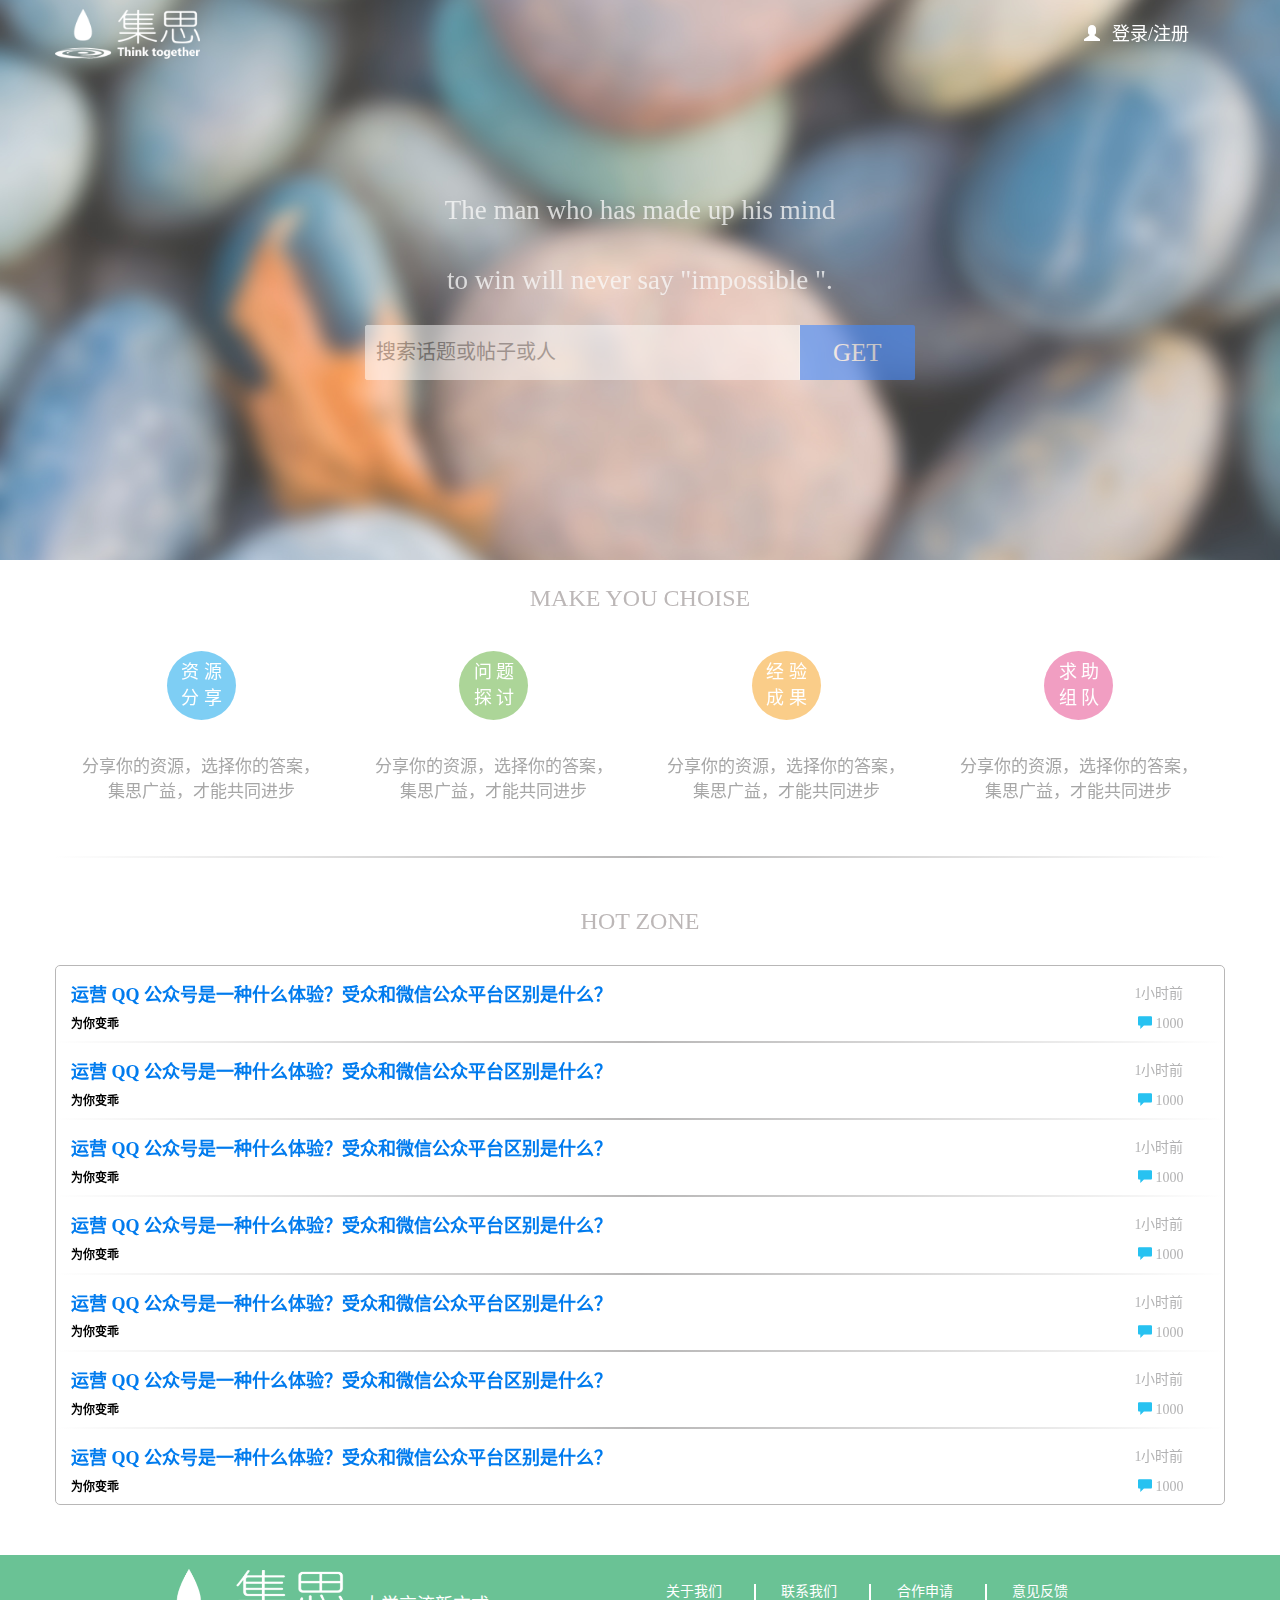
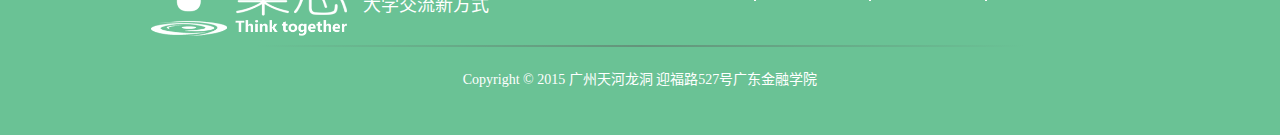
==== WebRoot/show/index.html @ 3605fd51 "temp" ====
<!DOCTYPE html>
<html lang="zh-CN">
<head>
 <meta charset="UTF-8">
 <meta http-equiv="X-UA-Compatible" content="IE=Edge">
 <meta name="renderer" content="webkit">
 <meta name="viewport" content="width=device-width, initial-scale=1">
 <link rel="shortcut icon" href="logo.ico">
 <link rel="stylesheet" href="bootstrap/css/bootstrap.min.css">
 <link rel="stylesheet" href="css/common.css">
 <link rel="stylesheet" href="css/module.css">
 <link rel="stylesheet" href="css/media.css">
 <title>index</title>
</head>
<body id="index">
	<nav class="navbar navbar-default navbar_absolute">
		<div class="container">
			<div class="navbar-header">
				<button type="button" class="navbar-toggle collapsed" data-toggle="collapse" data-target="#navbar-collapse-1" aria-expanded="false">
					<span class="sr-only">Toggle navigation</span>
					<span class="icon-bar"></span>
					<span class="icon-bar"></span>
					<span class="icon-bar"></span>
				</button>
				<a class="navbar-brand" href="index.html"></a>
			</div>
			<ul class="navbar-right-col">
				<li class="hide" id="logoned">
					<a href="http://www.gduf.org" class="nav-user-img-con">
						<img class="nav-user-img" id="headUserImg" src="" alt="">
					</a>
					<span class="nav-user-name" id="headUserName"></span>
					<div class="user-information-wrap" id="userInformation">
						<div class="userbar">
							<div class="userbarleft">
								<span>
									<h5><a href="http://www.gduf.org" id="userBarUserName"></a></h4>
									<p>
										<a class="age left" id="userAge" href="http://www.gduf.org"></a>
										<a class="post right" id="userPost" href="http://www.gduf.org"></a>
									</p>
								</span>
								<span class="school" id="UserSchool"></span>
								<span class="major" id="UserMajor"></span>
								<span class="interest" id="UserInterest"></span>
							</div>
							<div class="userbarright">
								<ul>
									<li><a href="http://www.gduf.org" id="myIndex">我的主页</a></li>
									<li><a href="http://www.gduf.org" id="personalVisit">个人设置</a></li>
									<li><a href="http://www.gduf.org" id="myMessage">我的消息</a></li>
									<li><a href="http://www.gduf.org" id="quit">退出登录</a></li>
								</ul>
							</div>
						</div>
					</div>
				</li>
				<li class="" id="logon">
					<span class="glyphicon glyphicon-user"></span>
					<span class="nav-login">登录/注册</span>
				</li>
				<li class="" id="searchcon">
					<span class="glyphicon glyphicon-search"></span>
					<span class="nav-login ">搜索</span>
					<div class="search-wrap">
						<div class="searchbar">
							<form action="">
								<input type="text" id="navSearchText" placeholder="搜索">
								<button class="searchBtn_hover glyphicon glyphicon-search" id="navSearchButton"></button>
							</form>
						</div>
					</div>					
				</li>
			</ul>
		</div>
	</nav>
	<div class="logon_bg"></div>
	<div class="logon_container">
		<div class="logon_wrap">
			<div class="logon_body">
				<span class="glyphicon glyphicon-remove" id="removeLogon"></span>
						<div class="logon_body_row1">					
							<ul class="logon_body_btn">
								<li id="logon_btn" class="left">登录</li>
								<li id="sign_btn" class="right">注册<span class="glyphicon glyphicon-arrow-right"></span></li>
							</ul>
							<div id="logon_main" class="logon_main">
								<input type="text" class="username" placeholder="用户名" />
								<span class="input_tips">用户名不存在！ 请注册</span>
								<input type="password" class="password" placeholder="密码" autocomplete="off"/>
								<span class="input_tips">密码错误！</span>
								<div>
									<label class="re_me left">
										<input type="checkbox" id="re_me">
										记住我
									</label>
									<a href="#" class="right">忘记密码</a>
								</div>
								<button id="logonsend">登 录</button>
							</div>
						</div>
						<div class="logon_body_row2">
							<ul class="logon_body_btn">
								<li id="logon_btn" class="left"><span class="glyphicon glyphicon-arrow-left"></span>登录</li>
								<li id="sign_btn" class="right">注册</li>
							</ul>
							<div id="sign_main" class="logon_main">
								<input type="text" class="username"  placeholder="用户名  (2-10个字符)" />
								<span class="input_tips">用户名已被注册！请更换</span>
								<span class="input_tips">用户名最少2个字符，不超过10个字符</span>
								<input type="text" class="email" placeholder="邮箱" />
								<span class="input_tips">邮箱已被注册，请更换</span>
								<span class="input_tips">邮箱格式不正确！</span>
								<input type="password" class="password" placeholder="密码  (6-20个字符)" autocomplete="off"/>
								<span class="input_tips">密码长度最少6位，不超过20位</span>
								<button id="signsend">注 册</button>
							</div>
						</div>
			</div>
		</div>
	</div>
	<div class="head"></div>
	<div class="head_search">
		<div class="text_mind">
			<span>
				The man who has made up his mind<br>
				to win will never say "impossible ".
			</span>
		</div>
		<form action="" class="search_form">
			<input class="search_text" id="s_text" type="text" placeholder="搜索话题或帖子或人">
			<button class="search_button" id="s_button" type="submit">GET</button>
		</form>
	</div>
	<section class="entrence">
		<h3 class="headline">make you choise</h3>
		<div class="container">
			<div class="row">
				<div class="col-xs-6 col-sm-6 col-md-5 col-md-offset-1 col-lg-3 col-lg-offset-0 rectangle">
					<a href="question.html"><button class="circle" style="background-color: #7ecef4">资&nbsp;源<br>分&nbsp;享</button></a>
					<span class="intro">分享你的资源，选择你的答案，<br>集思广益，才能共同进步</span>
				</div>
				<div class="col-xs-6 col-sm-6 col-md-5 col-lg-3 rectangle">
					<a href="question.html"><button class="circle" style="background-color: #acd598">问&nbsp;题<br>探&nbsp;讨</button></a>
					<span class="intro">分享你的资源，选择你的答案，<br>集思广益，才能共同进步</span>
				</div>
				<div class="col-xs-6 col-sm-6 col-md-5 col-md-offset-1 col-lg-3 col-lg-offset-0 rectangle">
					<a href="question.html"><button class="circle" style="background-color: #facd89">经&nbsp;验<br>成&nbsp;果</button></a>
					<span class="intro">分享你的资源，选择你的答案，<br>集思广益，才能共同进步</span>
				</div>
				<div class="col-xs-6 col-sm-6 col-md-5 col-lg-3 rectangle ">
					<a href="question.html"><button class="circle" style="background-color: #f19ec2">求&nbsp;助<br>组&nbsp;队</button></a>
					<span class="intro">分享你的资源，选择你的答案，<br>集思广益，才能共同进步</span>
				</div>
			</div>
			<div class="row">
				<div class="col-sm-12 col-md-12 col-lg-12 line"></div>
			</div>
		</div>
	</section>
	<section class="hotzone">
		<h3 class="headline">hot zone</h3>
		<div class="container">
			<div class="left">
				<a href="question.html">
					<h4>运营 QQ 公众号是一种什么体验？受众和微信公众平台区别是什么？</h4>
				</a>
				<h5><a href="http://www.gduf.org">为你变乖</a></h5>
			</div>
			<div class="right">
				<p>1小时前</p>
				<span class="glyphicon glyphicon-comment"></span>
				<a href="http://www.gduf.org">1000</a>
			</div>
			<div class="row">
				<div class="col-sm-12 col-md-12 col-lg-12 line"></div>
			</div>
			<div class="left">
				<a href="http://www.gduf.org">
					<h4>运营 QQ 公众号是一种什么体验？受众和微信公众平台区别是什么？</h4>
				</a>
				<h5><a href="http://www.gduf.org">为你变乖</a></h5>
			</div>
			<div class="right">
				<p>1小时前</p>
				<span class="glyphicon glyphicon-comment"></span>
				<a href="http://www.gduf.org">1000</a>
			</div>
			<div class="row">
				<div class="col-sm-12 col-md-12 col-lg-12 line"></div>
			</div>
			<div class="left">
				<a href="http://www.gduf.org">
					<h4>运营 QQ 公众号是一种什么体验？受众和微信公众平台区别是什么？</h4>
				</a>
				<h5><a href="http://www.gduf.org">为你变乖</a></h5>
			</div>
			<div class="right">
				<p>1小时前</p>
				<span class="glyphicon glyphicon-comment"></span>
				<a href="http://www.gduf.org">1000</a>
			</div>
			<div class="row">
				<div class="col-sm-12 col-md-12 col-lg-12 line"></div>
			</div>
			<div class="left">
				<a href="http://www.gduf.org">
					<h4>运营 QQ 公众号是一种什么体验？受众和微信公众平台区别是什么？</h4>
				</a>
				<h5><a href="http://www.gduf.org">为你变乖</a></h5>
			</div>
			<div class="right">
				<p>1小时前</p>
				<span class="glyphicon glyphicon-comment"></span>
				<a href="http://www.gduf.org">1000</a>
			</div>
			<div class="row">
				<div class="col-sm-12 col-md-12 col-lg-12 line"></div>
			</div>
			<div class="left">
				<a href="http://www.gduf.org">
					<h4>运营 QQ 公众号是一种什么体验？受众和微信公众平台区别是什么？</h4>
				</a>
				<h5><a href="http://www.gduf.org">为你变乖</a></h5>
			</div>
			<div class="right">
				<p>1小时前</p>
				<span class="glyphicon glyphicon-comment"></span>
				<a href="http://www.gduf.org">1000</a>
			</div>
			<div class="row">
				<div class="col-sm-12 col-md-12 col-lg-12 line"></div>
			</div>
			<div class="left">
				<a href="http://www.gduf.org">
					<h4>运营 QQ 公众号是一种什么体验？受众和微信公众平台区别是什么？</h4>
				</a>
				<h5><a href="http://www.gduf.org">为你变乖</a></h5>
			</div>
			<div class="right">
				<p>1小时前</p>
				<span class="glyphicon glyphicon-comment"></span>
				<a href="http://www.gduf.org">1000</a>
			</div>
			<div class="row">
				<div class="col-sm-12 col-md-12 col-lg-12 line"></div>
			</div>
			<div class="left">
				<a href="http://www.gduf.org">
					<h4>运营 QQ 公众号是一种什么体验？受众和微信公众平台区别是什么？</h4>
				</a>
				<h5><a href="http://www.gduf.org">为你变乖</a></h5>
			</div>
			<div class="right">
				<p>1小时前</p>
				<span class="glyphicon glyphicon-comment"></span>
				<a href="http://www.gduf.org">1000</a>
			</div>
		</div>
	</section>
	<footer>
	<div class="foot-left">
		<a href="http://www.gduf.org"><img src="img/logowhite.png" alt="" class="foot-logo"></a>
		<p>大学交流新方式</p>
	</div>
	<div class="foot-right">
		<ul>
			<li><a href="http://www.gduf.org">关于我们</a></li>
			<li></li>
			<li><a href="http://www.gduf.org">联系我们</a></li>
			<li></li>
			<li><a href="http://www.gduf.org">合作申请</a></li>
			<li></li>
			<li><a href="http://www.gduf.org">意见反馈</a></li>
		</ul>
	</div>
	<div class="foot-line"></div>
	<span class="copyright">Copyright © 2015 广州天河龙洞 迎福路527号广东金融学院</span>
	</footer>
<script src="js/jquery.js"></script>
<script src="bootstrap/js/bootstrap.min.js"></script>
<script src="js/jquery.cookie.js"></script>
<script src="js/common.js"></script>
<script src="js/dataTrade.js"></script>
</body>
</html>
---- WebRoot/show/css/common.css ----
* {
 	font-family: "Microsoft YaHei";
 	border: none;
 	margin: 0;
 	padding: 0;
 	outline: medium none;
} 
body {
}
ul,li {list-style: none;}
.bordershow {border: 1px solid;}
/*.clear {
	content: " ";
	visibility: hidden;
	height: 0;
	clear: both;
	display: block;
}*/
.left {float: left;}
.right {float: right;}
a:hover,
a:focus {
	outline: none;
	text-decoration: none;
}
/*导航栏*/
.navbar {
	border: none;
	background-color: rgba(0,0,0,0);
	-webkit-transition: all.3s ease-in;
	-o-transition: all .3s ease-in;
	transition: all .3s ease-in;
}
.navbar.navbar-fixed-top {
	background-color: #fff;	
	top: 0 !important;
}
.navbar.navbar_absolute {
	position: absolute;
	top: 0;
	width: 100%;
	z-index: 1030;
}
.navbar-header::after {display: none;}
.navbar-default .navbar-toggle {
	display: none;
	border-color: #66C8DC;
	margin-top: 1.2em;
}
.navbar .container {border-bottom: 1px solid #E7E7E7;border: none;}
.navbar-toggle {padding: 9px 8px;}
.navbar-toggle .icon-bar + .icon-bar {margin-top: 5px;}
.navbar-default .navbar-toggle .icon-bar {background-color: #66C8DC;}
.navbar-default .navbar-toggle:focus,
.navbar-default .navbar-toggle:hover {background-color: #66C8DC;}
.navbar-default .navbar-toggle:focus .icon-bar,
.navbar-default .navbar-toggle:hover .icon-bar{background-color: #fff;}
.navbar-brand {
	width: 194px;
	height: 0px;
	padding: 25px;
	margin-top: .5em;
	margin-bottom: .5em;
	margin-right: 1em;
	background: url(../img/logowhite.png) no-repeat 0 0/auto 50px;
}
.navbar-brand:hover {background-image: url(../img/logoblue.png);}
.navbar-brand.blue {background-image: url(../img/logoblue.png);}
.navbar-right-col {
	float: right;
	padding-top: .5em;
	padding-bottom: .5em;
	margin-bottom: 0;
}
.navbar-right-col .glyphicon-search,
.navbar-right-col .glyphicon-user {
	margin-right: .5em;
	font-size: 16px;
}
.navbar-right-col li {
	position: relative;
	padding: 15px 0px;
	float: right;
	margin: 0 1.5em; 
	cursor: pointer;
	color: white;
}
.navbar-right-col li:hover {color: #4E8BEB}
.navbar-right-col li .nav-login {font-size: 18px;}
.navbar-right-col .blue {color: #66C8DC}
.navbar-right-col .search-wrap::before, 
.navbar-right-col .search-wrap::after 
{
	position: absolute;
	left: 41px;
	line-height: 1;
	border-width: 10px;
	border-style: dashed dashed solid;
	display: inline-block;
	content: '';
}
.navbar-right-col .search-wrap::before {
	top: -19px;
	border-color: transparent transparent #FFF;
	z-index: 1081;
}
.navbar-right-col .search-wrap::after {
	top: -20px;
	border-color: transparent transparent #DDD;
	z-index: 1080;
}
.navbar-right-col #searchcon {display: none;}
/*搜索栏弹出动画*/
.navbar-right-col .search-wrap {
    position: absolute;
    top: 55px; 
	border: 1px solid #DDD;
    padding: 15px;
    box-shadow: 0px 2px 3px rgba(0, 0, 0, 0.1);
    transition: none 0s ease 0s;
    transform: scale(0);
    visibility: hidden;
    transform-origin: 20% 0px 0px;
    cursor: default;
    white-space: nowrap; 
    background-color: #fff;
    transition: all 0.3s cubic-bezier(0.31, 0.57, 0.68, 1.36);
}
/*弹出搜索栏*/
.navbar-right-col li:hover .search-wrap {
	visibility: visible;
	transform: scale(1);
	z-index: 100;
}
.navbar-right-col .search-wrap input {
	float: left;
	width: 200px;
	height: 30px;
	padding: 2px 10px;
	border-width: 1px 0 1px 1px;
	border-style: solid;
	border-color: #A1D8FF;
	background-color: #fff;
	border-radius: 2px 0 0 2px;
	overflow: hidden;
	line-height: 25px;
	vertical-align: middle;
}
.navbar-right-col .search-wrap button {
	position: relative;
	right: 30px;
	width: 30px;
	height: 30px;
	vertical-align: middle;
	background-color: #A1D8FF;
	border-radius: 0px 2px 2px 0;
}	
.navbar-right-col .search-wrap .glyphicon-search {
	top: 0;
	font-size: 16px;
	color: white;
}
.navbar-right-col .nav-user-name {
	font-size: 18px;
	width: 108px;
	height: 24px;
	overflow: hidden;
	vertical-align: top;
    text-overflow: ellipsis;
    white-space:nowrap;
    display: inline-block;
}


/*导航栏结束*/
/*登陆页面*/
.logon_bg {
	position: fixed;
	width: 100%;
	height: 100%;
	top: 0;
	background-color: #fff;
	z-index: -1;
	opacity: 0;
	transition: opacity .5s ease-out 0s;
}
.logon_bg.show {
	opacity: .7;
	z-index: 1032; 
}
.logon_container {
	position: fixed;
	width: 100%;
	height: 100%;
	top: 0;
	z-index: 0;
}
.logon_container.show{
	z-index: 9999 ;
}
.logon_wrap {
	transition: all .4s ease-out 0s;
	transform:scale(0);
	-mz-transform:scale(0);
	-webkit-transform:scale(0);
	-o-transform:scale(0);
}
.logon_wrap.show { 
	transform:scale(1);
	-mz-transform:scale(1);
	-webkit-transform:scale(1); 
	-o-transform:scale(1);
}
.logon_container .logon_body {
	position: relative;
	max-width: 300px;
	margin-top: 14vh;
	padding: 25px 30px;
	margin-right: auto;
	margin-left: auto;
	border: 2px solid #ececec;
	border-radius: 2px;
	box-shadow: 0 3px 3px rgba(0,0,0,.3);
	background-color: #fff;
	transition: all .4s ease-out 0s;
	color: #66C8DC;
} 
.logon_body .glyphicon-remove {
	position: absolute;
	top: 5px;
	right: 5px;
	cursor: pointer;
}
.logon_body .glyphicon-remove.posLeft {left: 5px}
.logon_body.turn {
	transform: rotateY(180deg);
	-mz-transform: rotateY(180deg) ;
	-webkit-transform: rotateY(180deg);	 
	-moz-transform: rotateY(180deg);	
}
.logon_body_row2 {
	display: none;
	transform: rotateY(180deg);
	-mz-transform: rotateY(180deg);
	-webkit-transform: rotateY(180deg);	
	-moz-transform: rotateY(180deg);	
}
.logon_body_btn { margin-bottom: 0px;}
.logon_body_row1 #logon_btn {color: #4E8BEB}
.logon_body_row2 #sign_btn {color: #4E8BEB}
.logon_body_btn::after {
	content: " ";
	visibility: hidden;
	height: 0;
	clear: both;
	display: block;
}
.logon_body_btn li{
	cursor: pointer;
	font-size: 1.5em;
}
.logon_body_btn li:hover {color: #4E8BEB}
.logon_body_btn .glyphicon-arrow-right {margin-left: 5px;}
.logon_body_btn .glyphicon-arrow-left {margin-right: 5px;}
.logon_main {
}
.logon_main input[type="text"],
.logon_main input[type="password"],
.logon_main button,
.logon_main div { 
	margin-top: 20px;
	padding: 8px 10px;
}
.logon_main input[type="text"],
.logon_main input[type="password"],
.logon_main button {
	width: 100%;
	border:1px solid #66C8DC;
	font-size: 1.2em;
	color: #4E8BEB;
	border-radius: 2px;
}
.logon_main button {
	background-color: #66C8DC;
	color: #FFF;
	font-size: 1.5em;
	padding-top: 4px;
	padding-bottom: 4px;
}
.logon_main div a {
	font-size: 1.2em;
	color: #66C8DC;
}
.logon_main div{padding: 0;}
.logon_main div a:hover {color: #4E8BEB;}
.logon_main div::after {
	content: " ";
	visibility: hidden;
	height: 0;
	clear: both;
	display: block;
}
.hide {display: none;}
.logon_main .re_me {
	font-size: 1.2em;
	font-weight: normal;
	cursor: pointer;
}
.logon_main .wrong_input {
	box-shadow: 0 0 5px red;
}
.logon_main .input_tips {
	display: none;
	padding: 3px 5px; 
	margin-top: 5px;
	margin-bottom: -15px;
	color: red;
}
/*页脚*/
footer {
	position: relative;
	height: 20vh;
	background-color: #6ac295;
	z-index: 1;
}
.foot-left, 
.foot-right {
	position: relative;
	height: 10vh;
	color: #fff;
	text-align: center;
	z-index: 1;
}
.foot-left {
	float: left;
	width: 45%;
}
.foot-right {
	float: right;
	width: 55%;
}
.foot-left .foot-logo {
	margin-top: 1vh;
	height: 6vh;
}
.foot-right a {color: #fff;}
.foot-right a:hover {color: #04F7ff;}
.foot-right ul {
	margin-top: 3vh;
	margin-left: 5vw;
	height: 3vh;
}
.foot-right ul li {
	float: left;
	padding-left: 2vw;
	padding-right: 2.5vw;
}
.foot-right ul li:nth-child(even) {
	position: relative;
	padding: 0;
	bottom: -2px;
	width: 2px;
	height: 17px;
	background-color: #fff;
}
.foot-line {
	margin-top: 10px;
	margin-bottom: 10px;
	margin-left: auto;
	margin-right: auto;
	width: 60%;
	height: 2px;
	clear: both;
	background: -webkit-linear-gradient(left, rgb(106, 194, 149), rgb(100, 148, 123) , rgb(106, 194, 149)); /* Safari 5.1 - 6.0 */
	background: -o-linear-gradient(left, rgb(106, 194, 149), rgb(100, 148, 123) , rgb(106, 194, 149)); /* Opera 11.1 - 12.0 */
	background: -moz-linear-gradient(left, rgb(106, 194, 149), rgb(100, 148, 123) , rgb(106, 194, 149)); /* Firefox 3.6 - 15 */
	background: -ms-linear-gradient(left, rgb(106, 194, 149), rgb(100, 148, 123) , rgb(106, 194, 149));
	background: linear-gradient(left, rgb(106, 194, 149), rgb(100, 148, 123) , rgb(106, 194, 149));
}
footer .copyright {
	display: block;
	line-height: 5vh;
	text-align: center;
	color: #fff;
}
/*
***
***登录后登录界面变为用户个人信息界面
***
 */
/*用户个人信息*/
.navbar-right-col #logoned {
	display: none;

}
.navbar-right-col .nav-user-img-con {
	display: inline-block;
	margin-right: 7px;
	width: 25px;
	height: 25px;
	border-radius: 25px;
	background: url(../img/defaultuser.jpg) no-repeat center center/ 25px 25px;
}
.navbar-right-col .nav-user-img {
	position: relative;
	top: -2px;
	width: 25px;
	height: 25px;
	border-radius: 25px;
	opacity: .9;
}
/*个人信息弹出动画*/
.navbar-right-col .user-information-wrap {
	position: absolute;
	top: 55px; 
	right: 0;
	width: 300px;
	height: 210px;
	border: 1px solid #DDD;
    padding: 15px;
    box-shadow: 0px 2px 3px rgba(0, 0, 0, 0.1);
    transition: none 0s ease 0s;
    transform: scale(0);
    visibility: hidden;
    transform-origin: 82% 0px 0px;
    cursor: default;
    background-color: #fff;
    transition: all 0.3s cubic-bezier(0.31, 0.57, 0.68, 1.36);
}
/*弹出动画*/
.navbar-right-col li:hover .user-information-wrap {
	visibility: visible;
	transform: scale(1);
	z-index: 100;
}
.navbar-right-col .user-information-wrap::before, 
.navbar-right-col .user-information-wrap::after 
{
	position: absolute;
	right: 60px;
	line-height: 1;
	border-style: dashed dashed solid;
	border-width: 10px;
	display: inline-block;
	content: '';
}
.navbar-right-col .user-information-wrap::before {
	top: -19px;
	border-color: transparent transparent #FFF;
	z-index: 1081;
}
.navbar-right-col .user-information-wrap::after {
	top: -20px;
	border-color: transparent transparent #DDD;
	z-index: 1080;
}
.navbar-right-col .user-information-wrap .userbar {
	width: 268px;
	height: 180px;
	padding: 5px;
	border-width: 1px;
	border-style: solid;
	border-color: #A1D8FF;
	overflow: hidden;
}
.user-information-wrap .userbar .userbarleft, 
.user-information-wrap .userbar .userbarright {
	height: 170px;
	overflow: hidden;
}
.user-information-wrap .userbar .userbarleft {
	float: left;
	width: 170px;
}
.user-information-wrap .userbar .userbarright {
	float: right;
	width: 74px;
}
/*分割条*/
.user-information-wrap .userbar::before {
	position: absolute;
	right: 100px;
	width: 1px;
	height: 170px;
	background: -webkit-linear-gradient(white, rgb(161, 216, 255) , white); /* Safari 5.1 - 6.0 */
	background: -o-linear-gradient(white, rgb(161, 216, 255) , white); /* Opera 11.1 - 12.0 */
	background: -moz-linear-gradient(white, rgb(161, 216, 255) , white); /* Firefox 3.6 - 15 */
	background: linear-gradient(white, rgb(161, 216, 255) , white); 
	content: '';
}
.user-information-wrap .userbar .userbarleft h5, 
.user-information-wrap .userbar .userbarleft p {
	float: right;
	width: 170px;
	text-align: center;
	color: #000;
}
.user-information-wrap .userbar .userbarleft p a {width: 85px;}
.user-information-wrap .userbar .userbarleft h5 a {
	margin-bottom: 7px;
	font-size: 15px;
	font-weight: bold;
}
.user-information-wrap .userbar .userbarleft h5 a:hover {color:#20B7E4}
.user-information-wrap .userbar .userbarleft p a.age:before, 
.user-information-wrap .userbar .userbarleft p a.age:after, 
.user-information-wrap .userbar .userbarleft p a.post:before, 
.user-information-wrap .userbar .userbarleft p a.post:after {
	font-weight: lighter;
	font-size: 11px;
	color: #000;
	cursor: default;
}
.user-information-wrap .userbar .userbarleft p a.age:before {content: "思龄："}
.user-information-wrap .userbar .userbarleft p a.age:after {content: "年 "}
.user-information-wrap .userbar .userbarleft p a.post:before {content: "帖子："}
.user-information-wrap .userbar .userbarleft p a.post:after {content: "帖"}
.user-information-wrap .userbar .userbarleft .interest,
.user-information-wrap .userbar .userbarleft .school,
.user-information-wrap .userbar .userbarleft .major {
	display: inline-block;
	float: right;
	width: 125px;
	margin-left: 5px;
	line-height: 28px;/*4行时24px;*/
	color: #AEAFAF;
}
.user-information-wrap .userbar .userbarleft .interest::before, 
.user-information-wrap .userbar .userbarleft .school::before, 
.user-information-wrap .userbar .userbarleft .major::before {
	position: absolute;
	left: 23px;
}
.user-information-wrap .userbar .userbarleft .interest::before {content: "兴趣：";}
.user-information-wrap .userbar .userbarleft .school::before {content: "学校：";}
.user-information-wrap .userbar .userbarleft .major::before {content: "专业：";}
.user-information-wrap .userbar .userbarright ul {
	width: 100%;
	height: 100%;
	padding-top: 13px;
}
.user-information-wrap .userbar .userbarright li {
	margin: 0;
	padding: 0;
	width: 100%;
	line-height: 35px;
	text-align: center;
	font-size: 17px;
}
.user-information-wrap .userbar .userbarright li a {color: #A1D8FF;}
.user-information-wrap .userbar .userbarright li a:hover {color: #20B7E4;}
/*
***
***
***
 */
---- WebRoot/show/css/module.css ----
#index .head {
	width: 100%;
	height: 560px;
	z-index: 0;
	background: url(../img/headBG.jpg) center center/cover no-repeat; 
}

/*头部搜索容器*/
.head_search {
	position: absolute;
	top: 10.9375em;/* 175 ÷ 16 */
	width: 100vw;
	font-size: 16px;
	z-index: 1;
}
/*名言栏*/
.head_search .text_mind {
	width: 100vw;
	line-height: 2.59259259em;/* 70 ÷ 27 */
	text-align: center;
	color: rgba(250, 250, 250, .75);
	font-size: 1.6875em;/* 27 ÷ 16 */
}
/*搜索栏*/
.head_search .search_form {
	margin: 0 auto;
	margin-top: .625em;/* 10 ÷ 16 */
	height: 3.4375em;/* 55 ÷ 16 */
}
.head_search .search_text {
	float: left;
	width: 79%;
	height: 100%;
	padding-left: .5em;/* 8 ÷ 16 */
	border: 1px solid #fff;
	border-top-left-radius: 2px;
	border-bottom-left-radius: 2px;
	cursor: text;
	font-size: 1.25em; /* 20 ÷ 16 */
	opacity: .5;
}
.head_search .search_text:focus {
	border-color: rgba(68, 138, 202, .75);
	box-shadow: 0 0 8px rgba(68, 138, 202, .5);
	opacity: 1;
	transition: border .2s linear, box-shadow .5s linear, opacity .1s linear;
}
.head_search .search_button {
	float: left;
	width: 21%;
	height: 100%;
	border-top: 1px solid #448aff;
	border-bottom: 1px solid #448aff;
	border-top-right-radius: 2px;
	border-bottom-right-radius: 2px;
	color: #fff;
	background-color: #448aff;
	font-size: 1.5625em;/* 25 ÷ 16 */
	opacity: .6;
}
.head_search .search_button:hover {
	transition: opacity .2s linear;
	opacity: .9;
}
/*四大板块*/
.headline {
	margin: 0;
	margin-top: 25px;
	margin-bottom: 30px;
	width: 100%;
	text-transform: uppercase;
	color: #bcb7b7;
	text-align: center;
}
.rectangle {
	height: 215px;/*250px;*/
	font-size: 16px;
}
.rectangle .circle {
	display: block;
	margin: 0 auto;
	margin-top: 10px;
	margin-bottom: 5px;
	width: 69px;
	height: 69px;
	border-radius: 69px;
	font-size: 18px;
	color: #fff;
}
.rectangle .intro {
	display: block;
	margin-top: 35px;
	margin-bottom: 20px;
	font-size: 17px;
	text-align: center;
	color: #a7a7a7;
}
.entrence, 
.hotzone {
	position: relative;
	z-index: 1;
}
.entrence .container .row .line {
	margin-bottom: 25px;/*30px;*/
	width: 100%;
	height: 2px;
	background: -webkit-linear-gradient(left,white, rgb(184, 183, 183) , white); /* Safari 5.1 - 6.0 */
	background: -o-linear-gradient(left,white, rgb(184, 183, 183) , white); /* Opera 11.1 - 12.0 */
	background: -moz-linear-gradient(left,white, rgb(184, 183, 183) , white); /* Firefox 3.6 - 15 */
	background: -ms-linear-gradient(left,white, rgb(184, 183, 183) , white);
	background: linear-gradient(left,white, rgb(184, 183, 183) , white); 
}
/*热门区*/

.hotzone .container {
	margin-bottom: 50px;
	border-width: 1px;
	border-style: solid;
	border-radius: 5px;
	border-color: rgb(184, 183, 183);
}
.hotzone .left h4, 
.hotzone .left h5 a {
	font-weight: bold;
	color: #000;
}
.hotzone .left h5 a {font-size: 12px;}
.hotzone .left h5 a:hover {font-size: 15px;}
.hotzone .left h4 {color: #007bee;}
.hotzone .right a, 
.hotzone .right p {color: #b2b2b3;}
.hotzone .container .left, 
.hotzone .container .right {margin-top: 10px;}
.hotzone .container .right {
	text-align: right;
	padding-top: 5px;
}
.hotzone .container .right .glyphicon {
	margin-left: 10px;
	color: #27c2f1;
}
.hotzone .container .row .line {
	width: 100%;
	height: 2px;
	clear: both;
	background: -webkit-linear-gradient(left,white, rgb(184, 183, 183) , white); /* Safari 5.1 - 6.0 */
	background: -o-linear-gradient(left,white, rgb(184, 183, 183) , white); /* Opera 11.1 - 12.0 */
	background: -moz-linear-gradient(left,white, rgb(184, 183, 183) , white); /* Firefox 3.6 - 15 */
	background: -ms-linear-gradient(left,white, rgb(184, 183, 183) , white);
	background: linear-gradient(left,white, rgb(184, 183, 183) , white); 
}
.hotzone .container form {
	float: left;
	padding-top: 40px;
	width: 100%;
	height: 100px;
	clear: both;
	text-align: center;
}
.hotzone .container button.select {
	margin-right: 5px;
	width: 30px;
	height: 30px;
	border-radius: 80px 30px;
	color: #036dfb;
	background-color: transparent;
}
.hotzone .container button.select:hover {
	font-weight: bold;
	background-color: #7ecef4;
}

 /*
 ***
 ***跳转页面
 ***
 */
body[id="skip"] {font-size: 18px;}
body[id="skip"] .skip-bg {
	position: absolute;
	top: 0;
	width: 100%;
	height: 100%;
	z-index: -1;
	background: url(../img/43.jpg) center center/cover no-repeat; 
}
.skip-wrap {
	margin-left: auto;
	margin-right: auto;
	margin-top: 6vh;
	width: 500px;
	height: 180px;
	padding: 10px;
	border-radius: 10px;
	background-color: rgba(255, 255, 255, .7);
}
.skip-wrap img {
	float: left;
	margin-top: 10px;
	margin-left: 3%;
	width: 140px;
}
.skip-wrap .skip-text {
	float: right;
	width: 60%;
	height: 100%;
	border-color: #000;
}
.skip-wrap .skip-text a {
	color: #fff;
	text-decoration: none;
}
.skip-wrap .skip-text a:hover {color: #335BE4;}
.skip-wrap .skip-text p {line-height: 28px;}
/*
 ***
 ***
 ***
 */





/*
 ***
 ***问题探讨页面
 ***
 */
body[id="question"] {background-color: #fff;}
body[id="question"] .navbar {background-color: #00b7ee;}
body[id="question"] a:hover {color: #00B7EE;}
.select-entrence, 
.recentNews, 
.main {
	position: relative;
	z-index: 1;
}
/*四大板块入口*/
.select-entrence {margin-top: 60px;}
.select-entrence .headline {margin-bottom: 25px;}
.select-entrence .row .row-entrence {
	text-align: center;
	font-size: 19px;
	line-height: 2.1em; /* 39.9 ÷ 19 */
	color: #000;
	cursor: pointer;
}
.select-entrence .row .row-entrence:hover {font-weight: bold;}
.select-entrence .row a:nth-child(1) {
	border-top-left-radius: 4px;
	border-bottom-left-radius: 4px;
	background-color: #00b7ee;
}
.select-entrence .row a:nth-child(4) {
	border-top-right-radius: 4px;
	border-bottom-right-radius: 4px;
	background-color: #eb6877;
}
.select-entrence .row a:nth-child(2) {background-color: #acd598;}
.select-entrence .row a:nth-child(3) {background-color: #facd89;}
.select-entrence .row a.sel::before {
	position: absolute;
	top: 2em;
	left: 45%;
	border-style: solid;
	border-width: 10px;
	border-color: #00b7ee transparent transparent;
	content: "";
}
.recentNews .container {
	margin-top: 2.5vh;
	margin-bottom: 2vh;
}
.recentNews .container .row {
	width: 72%;
	padding: 0 10px;
}
.recentNews .container .row span:nth-child(2), 
.recentNews .container .row a {font-size: 1.5em;}
.recentNews .container .row a {color: #000;}
/*.recentNews .container .row a:hover {color: #00b7ee;}*/
.main .container section {
	float: left;
	width: 70%;
	padding-bottom: 50px;
}

.main .main-nav, 
.main section article .card {
	width: 100%;
	background-color: #fff;
	border-radius: 2px;
}
/*导航栏*/
.main .main-nav {
	height: 40px;
	box-shadow: 2px 2px 4px #A09E9E,inset 5px 2px 2px #F5F2F2;
}
.main .main-nav  .nav-li {
	float: left;
	padding-left: 2.5%;
	padding-right: 2.5%;
	line-height: 40px;
	font-size: 19px;
	text-align: center;
}
.main section nav .dropdown-toggle:hover, 
.main .main-nav .nav-li a:hover {color: #00b7ee;}
.main .main-nav .nav-li a {color: #000;}
.main .main-nav .nav-li.active {background-color: #00b7ee;}
.main .main-nav .nav-li.active a:hover {color: #000;}
.main .main-nav .nav-li:last-child {float: right;}
.main section nav .dropdown-toggle {background-color: transparent;}
.main section nav .dropdown-menu {min-width: 70px;}
.main section nav .dropdown-menu a {font-size: 15px;}
/*帖子卡片*/
.main .card {
	margin-top: 25px;
	position: relative;
	padding: 10px 10px 0;
	height: 150px;
	box-shadow: 2px 2px 4px #A09E9E,inset 5px 2px 5px #F5F2F2;
	font-size: 16px;
}
.main .card .card-userImg {display: block;}
.main .card img {
	position: absolute;
	width: 13%;
	max-width: 90px;
	border-radius: 4px;
	z-index: 1;
}
.main .card .Tcontents {
	float: right;
	margin-top: -10px;
	width: 85%;
	height: 100%;
	clear: both;
	overflow: hidden;
}
.card-title {
	font-weight: bold;
	color: #000;
}
.Tcontents h4 {
	margin-top: 13px;
	font-size: 1.125em; /* 18÷16 */
}
.card-time {
	margin-left: 2%;
	color: #B5B6B7;
}
.card-time, 
.card-userName, 
.card-bottom {font-size: 0.9375em;/* 15÷16 */}
.card-preview {
	font-size: 1em;
	margin-top: 1%;
}
.card-bottom {
	position: absolute;
	width: 85%;
	bottom: 5px;
}
.card-follow, 
.card-answer {margin-right: 5%;}
/*侧边栏*/
.aside-bar {
	position: relative;
	float: right;
	width: 28%;
	font-size: 16px;
	background-color: #fff;
	box-shadow: 2px 2px 4px #A09E9E,inset 5px 2px 5px #F5F2F2;
	border-radius: 2px;
}
.aside-bar lable {
	float: left;
	width: 50%;
	text-align: center;
}
.aside-bar lable.asideNav {
	border-color: #A09E9E;
	border-bottom-right-radius: 4px;
	border-bottom-left-radius: 4px;
	background-color: #e9eaec;
}
.aside-bar lable a {
	font-size: 1.25em;/* 20÷16 */
	line-height: 2.5em;/* 50÷20 */
	color: #000;
}
/*.aside-bar lable a:hover {color: #00B7EE;}*/
.aside-text {
	float: left;
	width: 100%;
	padding-top: 2%;
	padding-bottom: 4%;
}
.aside-li {
	position: relative;
	width: 100%;
	height: 15%;
	margin-top: 3%;
	margin-bottom: 3%;
	padding-top: 5px;
}
.aside-li a {color: #000;}
.aside-circle {
	position: absolute;
	margin-top: 3px;
	margin-left: 10px;
	width: 20px;
	height: 20px;
	border-radius: 20px;
	background-color: #00B7EE;
}
.aside-headline, 
.aside-time {margin-left: 15%;}
.aside-headline {
	display: inline-block;
	font-size: 1.125em;/* 18÷16 */
}
.aside-time {
	font-size: 0.9375em;/* 15÷16 */
	color: #B5B6B7;
}
.aside-line {
	width: 100%;
	height: 1px;
	margin-top: 5px;
	margin-bottom: 5px;
	background: -webkit-linear-gradient(left, white, #B5B6B7 , white); /* Safari 5.1 - 6.0 */
	background: -o-linear-gradient(left, white, #B5B6B7 , white); /* Opera 11.1 - 12.0 */
	background: -moz-linear-gradient(left, white, #B5B6B7 , white); /* Firefox 3.6 - 15 */
	background: -ms-linear-gradient(left, white, #B5B6B7 , white);
	background: linear-gradient(left, white, #B5B6B7 , white);
}
.aside-bar .classif {width: 100%;}
.aside-bar .classif li {
	width: 100%;
	margin-top: 5%;
	margin-bottom: 5%;
	text-align: center;
}
.aside-bar .classif li a {
	margin-left: 5%;
	margin-right: 5%;
	color: #000;
}
.aside-bar .classif li a:hover {color: #00B7EE;}
.classif li a.active {
	background-color: #00B7EE;
	border-radius: 10px 3px;
}
.classif li a.active:hover {color: #000;}
/*
 ***
 ***
 ***
*/
---- WebRoot/show/css/media.css ----
@media (max-width: 560px) {
	.navbar-brand {display: none;}
	.entrence .container .row div {width: 100%;}
	.skip-wrap {width: 90%;}
	.skip-wrap img {display: none;}
	.skip-wrap .skip-text {
		width: 100%;
		text-align: center;
	}
	.select-entrence .row button:nth-child(1), 
	.select-entrence .row button:nth-child(4) {
		border-top-left-radius: 0px;
		border-bottom-left-radius: 0px;
		border-top-right-radius: 0px;
		border-bottom-right-radius: 0px;
	}
	.select-entrence .row button.sel::before {border-style: none;}
	.main .card {height: 120px;}
	.card-preview {display: none;}
	.main .container .aside-bar {font-size: 15px;}
	.main-nav-mine {display: none;}
}
@media (max-width: 768px) {
	.head_search .search_form {
		width: 70vw;
		height: 50px;
	}
	.entrence .container .row .line {height: 2px;}
	.foot-right ul {
		margin: 0;
		margin-left: auto;
		margin-right: auto;
		padding-top: 2vh;
		width: 200px;
	}
	.foot-right ul li:nth-child(4) {display: none;}
	.recentNews .container .row {width: 100%;}
	.main .container section {width: 100%;}
	.main .container aside {
		display: none;
		/*margin-bottom: 5%;
		clear: both;
		width: 100%;
		font-size: 17px;
		text-align: center;
*/	}
	/*.aside-circle {display: none;}*/
	.foot-left p {display: none;}
	.foot-left .foot-logo {margin-top: 2vh;}
	
}
@media (min-width: 768px) {
	.head_search .search_form {width: 50vw;}
	.hotzone .container .right {
		margin-top: 13px;
		margin-right: 2vw;
	}
	.foot-left .foot-logo, 
	.foot-left p {
		position: relative;
		display: inline-block;
		margin-left: 3vw;
		margin-top: 1.5vh;
		font-size: 18px;
		}
	.foot-left .foot-logo {
		left:2vw;
		height: 7.5vh;
	}
	.foot-left p {top: 1.3vh;}
	body[id="question"] .navbar {border-radius: 0;}
	.main .card {height: 120px;}
	.card-preview {display: none;}
}
@media (max-width: 1200px) {
	.main article .card {font-size: 14px;}
	.aside-bar {font-size: 12px;}
	.aside-circle {display: none;}
	.aside-headline, 
	.aside-time {margin-left: 6%;}
	.aside-headline {font-size: 1.1em;}
	.aside-time {font-size: 0.9em;}
	.main .main-nav .nav-li {font-size: 16px;}
}
@media (min-width: 1200px) {
	.head_search .search_form {width: 550px;}
	.main .card .Tcontents {width: 87%;}
	.main .card {height: 150px;}
	.card-preview {display: block;}
}
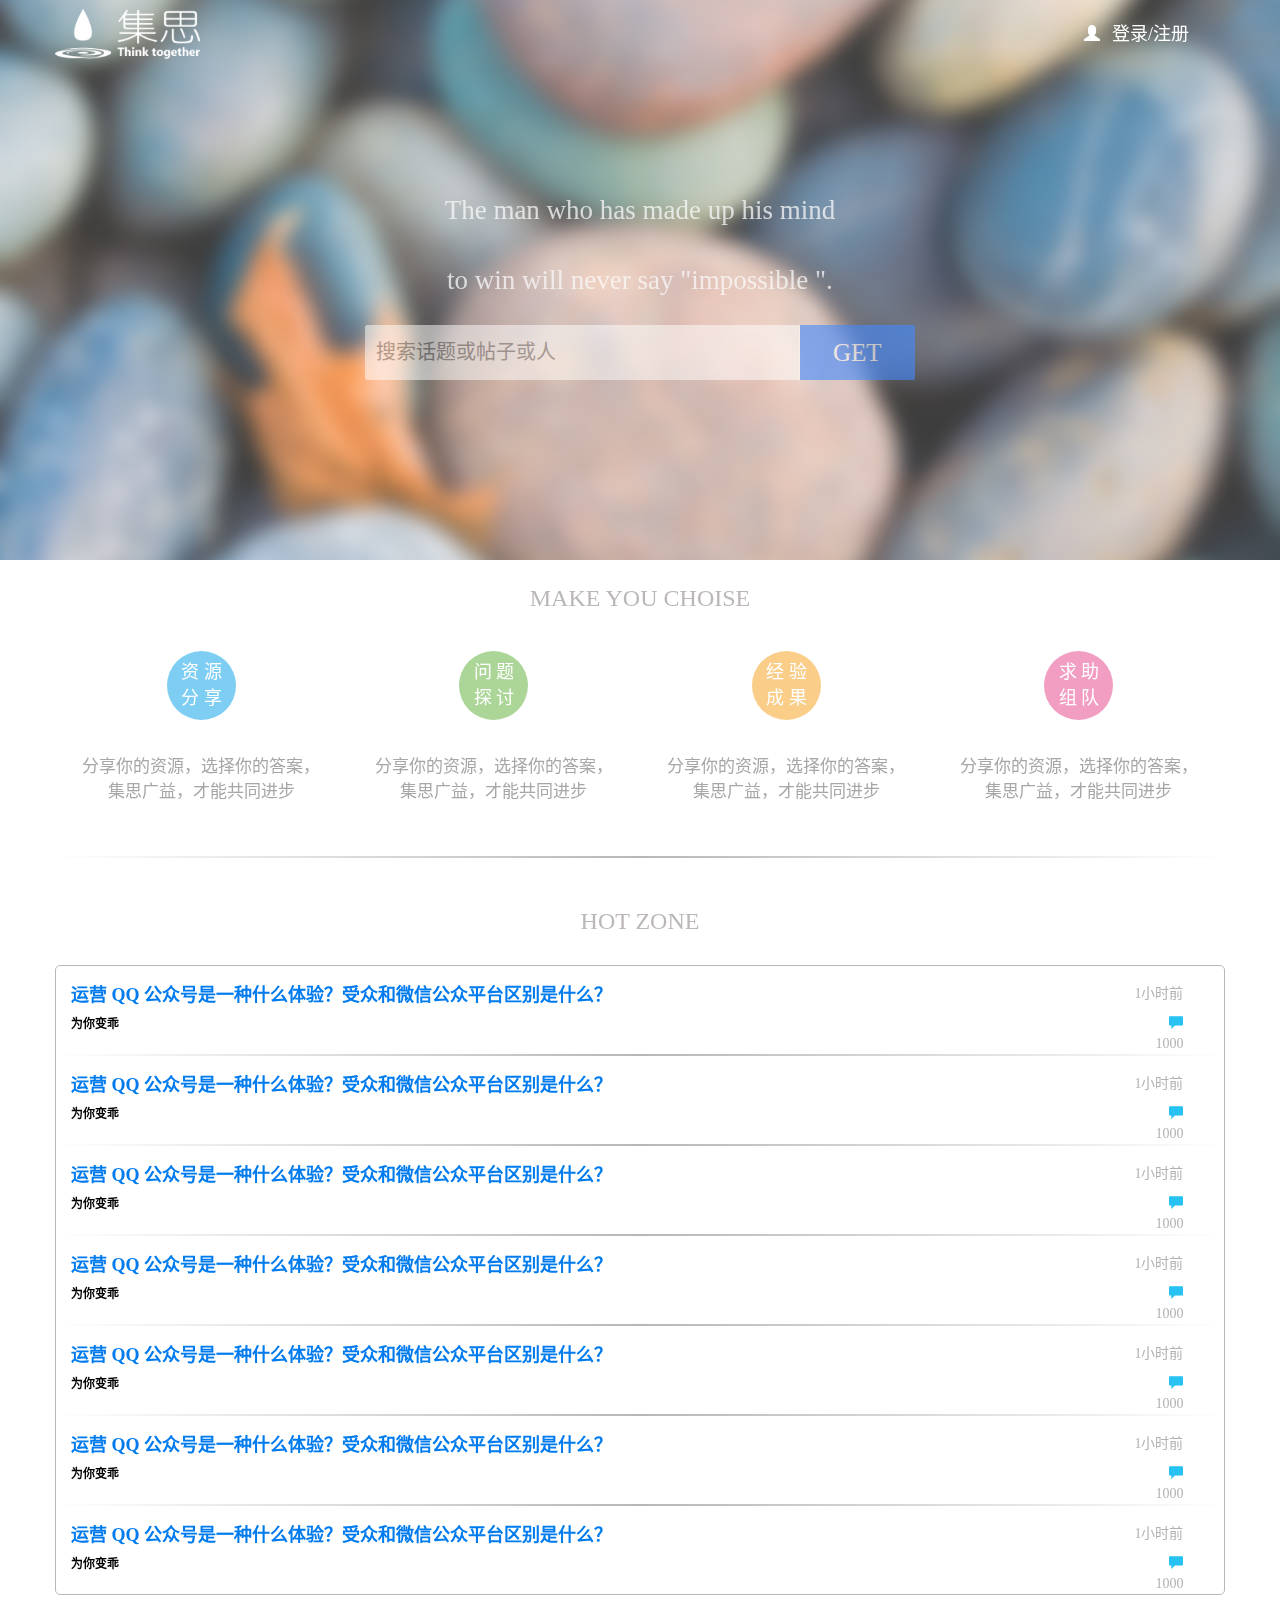
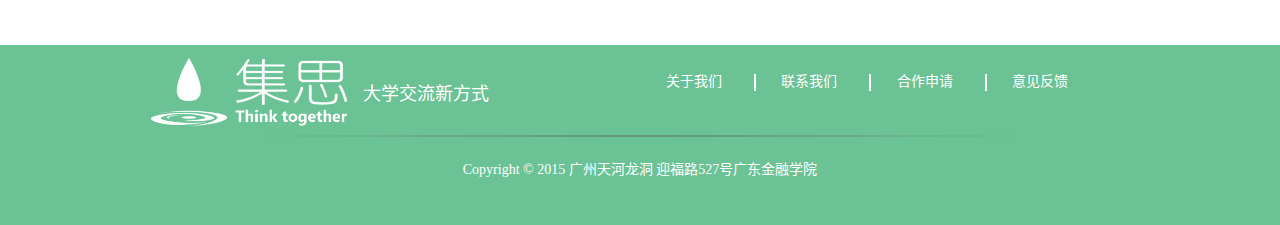
==== commit 16197bb4: "final version" ====
--- a/WebRoot/show/index.html
+++ b/WebRoot/show/index.html
@@ -49,7 +49,7 @@
 									<li><a href="http://www.gduf.org" id="myIndex">我的主页</a></li>
 									<li><a href="http://www.gduf.org" id="personalVisit">个人设置</a></li>
 									<li><a href="http://www.gduf.org" id="myMessage">我的消息</a></li>
-									<li><a href="http://www.gduf.org" id="quit">退出登录</a></li>
+									<li><a href="." id="quit">退出登录</a></li>
 								</ul>
 							</div>
 						</div>
@@ -137,7 +137,7 @@
 		<div class="container">
 			<div class="row">
 				<div class="col-xs-6 col-sm-6 col-md-5 col-md-offset-1 col-lg-3 col-lg-offset-0 rectangle">
-					<a href="question.html"><button class="circle" style="background-color: #7ecef4">资&nbsp;源<br>分&nbsp;享</button></a>
+					<a href="resource.html"><button class="circle" style="background-color: #7ecef4">资&nbsp;源<br>分&nbsp;享</button></a>
 					<span class="intro">分享你的资源，选择你的答案，<br>集思广益，才能共同进步</span>
 				</div>
 				<div class="col-xs-6 col-sm-6 col-md-5 col-lg-3 rectangle">
@@ -145,11 +145,11 @@
 					<span class="intro">分享你的资源，选择你的答案，<br>集思广益，才能共同进步</span>
 				</div>
 				<div class="col-xs-6 col-sm-6 col-md-5 col-md-offset-1 col-lg-3 col-lg-offset-0 rectangle">
-					<a href="question.html"><button class="circle" style="background-color: #facd89">经&nbsp;验<br>成&nbsp;果</button></a>
+					<a href="achievement.html"><button class="circle" style="background-color: #facd89">经&nbsp;验<br>成&nbsp;果</button></a>
 					<span class="intro">分享你的资源，选择你的答案，<br>集思广益，才能共同进步</span>
 				</div>
 				<div class="col-xs-6 col-sm-6 col-md-5 col-lg-3 rectangle ">
-					<a href="question.html"><button class="circle" style="background-color: #f19ec2">求&nbsp;助<br>组&nbsp;队</button></a>
+					<a href="team.html"><button class="circle" style="background-color: #f19ec2">求&nbsp;助<br>组&nbsp;队</button></a>
 					<span class="intro">分享你的资源，选择你的答案，<br>集思广益，才能共同进步</span>
 				</div>
 			</div>
@@ -162,91 +162,91 @@
 		<h3 class="headline">hot zone</h3>
 		<div class="container">
 			<div class="left">
-				<a href="question.html">
-					<h4>运营 QQ 公众号是一种什么体验？受众和微信公众平台区别是什么？</h4>
-				</a>
-				<h5><a href="http://www.gduf.org">为你变乖</a></h5>
-			</div>
-			<div class="right">
-				<p>1小时前</p>
-				<span class="glyphicon glyphicon-comment"></span>
-				<a href="http://www.gduf.org">1000</a>
-			</div>
-			<div class="row">
-				<div class="col-sm-12 col-md-12 col-lg-12 line"></div>
-			</div>
-			<div class="left">
-				<a href="http://www.gduf.org">
-					<h4>运营 QQ 公众号是一种什么体验？受众和微信公众平台区别是什么？</h4>
-				</a>
-				<h5><a href="http://www.gduf.org">为你变乖</a></h5>
-			</div>
-			<div class="right">
-				<p>1小时前</p>
-				<span class="glyphicon glyphicon-comment"></span>
-				<a href="http://www.gduf.org">1000</a>
-			</div>
-			<div class="row">
-				<div class="col-sm-12 col-md-12 col-lg-12 line"></div>
-			</div>
-			<div class="left">
-				<a href="http://www.gduf.org">
-					<h4>运营 QQ 公众号是一种什么体验？受众和微信公众平台区别是什么？</h4>
-				</a>
-				<h5><a href="http://www.gduf.org">为你变乖</a></h5>
-			</div>
-			<div class="right">
-				<p>1小时前</p>
-				<span class="glyphicon glyphicon-comment"></span>
-				<a href="http://www.gduf.org">1000</a>
-			</div>
-			<div class="row">
-				<div class="col-sm-12 col-md-12 col-lg-12 line"></div>
-			</div>
-			<div class="left">
-				<a href="http://www.gduf.org">
-					<h4>运营 QQ 公众号是一种什么体验？受众和微信公众平台区别是什么？</h4>
-				</a>
-				<h5><a href="http://www.gduf.org">为你变乖</a></h5>
-			</div>
-			<div class="right">
-				<p>1小时前</p>
-				<span class="glyphicon glyphicon-comment"></span>
-				<a href="http://www.gduf.org">1000</a>
-			</div>
-			<div class="row">
-				<div class="col-sm-12 col-md-12 col-lg-12 line"></div>
-			</div>
-			<div class="left">
-				<a href="http://www.gduf.org">
-					<h4>运营 QQ 公众号是一种什么体验？受众和微信公众平台区别是什么？</h4>
-				</a>
-				<h5><a href="http://www.gduf.org">为你变乖</a></h5>
-			</div>
-			<div class="right">
-				<p>1小时前</p>
-				<span class="glyphicon glyphicon-comment"></span>
-				<a href="http://www.gduf.org">1000</a>
-			</div>
-			<div class="row">
-				<div class="col-sm-12 col-md-12 col-lg-12 line"></div>
-			</div>
-			<div class="left">
-				<a href="http://www.gduf.org">
-					<h4>运营 QQ 公众号是一种什么体验？受众和微信公众平台区别是什么？</h4>
-				</a>
-				<h5><a href="http://www.gduf.org">为你变乖</a></h5>
-			</div>
-			<div class="right">
-				<p>1小时前</p>
-				<span class="glyphicon glyphicon-comment"></span>
-				<a href="http://www.gduf.org">1000</a>
-			</div>
-			<div class="row">
-				<div class="col-sm-12 col-md-12 col-lg-12 line"></div>
-			</div>
-			<div class="left">
-				<a href="http://www.gduf.org">
+				<a href="article.html">
+					<h4>运营 QQ 公众号是一种什么体验？受众和微信公众平台区别是什么？</h4>
+				</a>
+				<h5><a href="http://www.gduf.org">为你变乖</a></h5>
+			</div>
+			<div class="right">
+				<p>1小时前</p>
+				<span class="glyphicon glyphicon-comment"></span>
+				<a href="http://www.gduf.org">1000</a>
+			</div>
+			<div class="row">
+				<div class="col-sm-12 col-md-12 col-lg-12 line"></div>
+			</div>
+			<div class="left">
+				<a href="article.html">
+					<h4>运营 QQ 公众号是一种什么体验？受众和微信公众平台区别是什么？</h4>
+				</a>
+				<h5><a href="http://www.gduf.org">为你变乖</a></h5>
+			</div>
+			<div class="right">
+				<p>1小时前</p>
+				<span class="glyphicon glyphicon-comment"></span>
+				<a href="http://www.gduf.org">1000</a>
+			</div>
+			<div class="row">
+				<div class="col-sm-12 col-md-12 col-lg-12 line"></div>
+			</div>
+			<div class="left">
+				<a href="article.html">
+					<h4>运营 QQ 公众号是一种什么体验？受众和微信公众平台区别是什么？</h4>
+				</a>
+				<h5><a href="http://www.gduf.org">为你变乖</a></h5>
+			</div>
+			<div class="right">
+				<p>1小时前</p>
+				<span class="glyphicon glyphicon-comment"></span>
+				<a href="http://www.gduf.org">1000</a>
+			</div>
+			<div class="row">
+				<div class="col-sm-12 col-md-12 col-lg-12 line"></div>
+			</div>
+			<div class="left">
+				<a href="article.html">
+					<h4>运营 QQ 公众号是一种什么体验？受众和微信公众平台区别是什么？</h4>
+				</a>
+				<h5><a href="http://www.gduf.org">为你变乖</a></h5>
+			</div>
+			<div class="right">
+				<p>1小时前</p>
+				<span class="glyphicon glyphicon-comment"></span>
+				<a href="http://www.gduf.org">1000</a>
+			</div>
+			<div class="row">
+				<div class="col-sm-12 col-md-12 col-lg-12 line"></div>
+			</div>
+			<div class="left">
+				<a href="article.html">
+					<h4>运营 QQ 公众号是一种什么体验？受众和微信公众平台区别是什么？</h4>
+				</a>
+				<h5><a href="http://www.gduf.org">为你变乖</a></h5>
+			</div>
+			<div class="right">
+				<p>1小时前</p>
+				<span class="glyphicon glyphicon-comment"></span>
+				<a href="http://www.gduf.org">1000</a>
+			</div>
+			<div class="row">
+				<div class="col-sm-12 col-md-12 col-lg-12 line"></div>
+			</div>
+			<div class="left">
+				<a href="article.html">
+					<h4>运营 QQ 公众号是一种什么体验？受众和微信公众平台区别是什么？</h4>
+				</a>
+				<h5><a href="http://www.gduf.org">为你变乖</a></h5>
+			</div>
+			<div class="right">
+				<p>1小时前</p>
+				<span class="glyphicon glyphicon-comment"></span>
+				<a href="http://www.gduf.org">1000</a>
+			</div>
+			<div class="row">
+				<div class="col-sm-12 col-md-12 col-lg-12 line"></div>
+			</div>
+			<div class="left">
+				<a href="article.html">
 					<h4>运营 QQ 公众号是一种什么体验？受众和微信公众平台区别是什么？</h4>
 				</a>
 				<h5><a href="http://www.gduf.org">为你变乖</a></h5>
--- a/WebRoot/show/css/common.css
+++ b/WebRoot/show/css/common.css
@@ -512,7 +512,7 @@
 	cursor: default;
 }
 .user-information-wrap .userbar .userbarleft p a.age:before {content: "思龄："}
-.user-information-wrap .userbar .userbarleft p a.age:after {content: "年 "}
+.user-information-wrap .userbar .userbarleft p a.age:after {content: "日 "}
 .user-information-wrap .userbar .userbarleft p a.post:before {content: "帖子："}
 .user-information-wrap .userbar .userbarleft p a.post:after {content: "帖"}
 .user-information-wrap .userbar .userbarleft .interest,
--- a/WebRoot/show/css/module.css
+++ b/WebRoot/show/css/module.css
@@ -229,7 +229,10 @@
  */
 body[id="question"] {background-color: #fff;}
 body[id="question"] .navbar {background-color: #00b7ee;}
-body[id="question"] a:hover {color: #00B7EE;}
+body[class="resource"] a:hover {color: #00B7EE;}
+body[class="question"] a:hover {color: #acd598;}
+body[class="achievement"] a:hover {color: #facd89;}
+body[class="team"] a:hover {color: #eb6877;}
 .select-entrence, 
 .recentNews, 
 .main {
@@ -259,15 +262,21 @@
 }
 .select-entrence .row a:nth-child(2) {background-color: #acd598;}
 .select-entrence .row a:nth-child(3) {background-color: #facd89;}
-.select-entrence .row a.sel::before {
+.select-entrence .row a.sel1::before,
+.select-entrence .row a.sel2::before,
+.select-entrence .row a.sel3::before,
+.select-entrence .row a.sel4::before {
 	position: absolute;
 	top: 2em;
 	left: 45%;
 	border-style: solid;
 	border-width: 10px;
-	border-color: #00b7ee transparent transparent;
 	content: "";
 }
+.select-entrence .row a.sel1::before {border-color: #00b7ee transparent transparent;}
+.select-entrence .row a.sel2::before {border-color: #acd598 transparent transparent;}
+.select-entrence .row a.sel3::before {border-color: #facd89 transparent transparent;}
+.select-entrence .row a.sel4::before {border-color: #eb6877 transparent transparent;}
 .recentNews .container {
 	margin-top: 2.5vh;
 	margin-bottom: 2vh;
@@ -279,7 +288,6 @@
 .recentNews .container .row span:nth-child(2), 
 .recentNews .container .row a {font-size: 1.5em;}
 .recentNews .container .row a {color: #000;}
-/*.recentNews .container .row a:hover {color: #00b7ee;}*/
 .main .container section {
 	float: left;
 	width: 70%;
@@ -306,14 +314,33 @@
 	text-align: center;
 }
 .main section nav .dropdown-toggle:hover, 
-.main .main-nav .nav-li a:hover {color: #00b7ee;}
+
+body[class="resource"] .main .main-nav .nav-li a:hover {color: #00b7ee;}
+body[class="question"] .main .main-nav .nav-li a:hover {color: #acd598;}
+body[class="achievement"] .main .main-nav .nav-li a:hover {color: #facd89;}
+body[class="team"] .main .main-nav .nav-li a:hover {color: #eb6877;}
+
 .main .main-nav .nav-li a {color: #000;}
-.main .main-nav .nav-li.active {background-color: #00b7ee;}
-.main .main-nav .nav-li.active a:hover {color: #000;}
+
+body[class="resource"] .main .main-nav .nav-li.active {background-color: #00B7EE;}
+body[class="resource"] .main .main-nav .nav-li.active a:hover {color: #000;}
+body[class="question"] .main .main-nav .nav-li.active {background-color: #acd598;}
+body[class="question"] .main .main-nav .nav-li.active a:hover {color: #000;}
+body[class="achievement"] .main .main-nav .nav-li.active {background-color: #facd89;}
+body[class="achievement"] .main .main-nav .nav-li.active a:hover {color: #000;}
+body[class="team"] .main .main-nav .nav-li.active {background-color: #eb6877;}
+body[class="team"] .main .main-nav .nav-li.active a:hover {color: #000;}
 .main .main-nav .nav-li:last-child {float: right;}
 .main section nav .dropdown-toggle {background-color: transparent;}
 .main section nav .dropdown-menu {min-width: 70px;}
 .main section nav .dropdown-menu a {font-size: 15px;}
+
+
+.main section nav .dropdown-toggle:hover {color: #acd598;}
+body[class="resource"] .main section nav .dropdown-toggle:hover {color: #00b7ee;}
+body[class="question"] .main section nav .dropdown-toggle:hover {color: #acd598;}
+body[class="achievement"] .main section nav .dropdown-toggle:hover {color: #facd89;}
+body[class="team"] .main section nav .dropdown-toggle:hover {color: #eb6877;}
 /*帖子卡片*/
 .main .card {
 	margin-top: 25px;
@@ -414,8 +441,11 @@
 	width: 20px;
 	height: 20px;
 	border-radius: 20px;
-	background-color: #00B7EE;
-}
+}
+body[class="resource"] .aside-circle {background-color: #00b7ee;}
+body[class="question"] .aside-circle {background-color: #acd598;}
+body[class="achievement"] .aside-circle {background-color: #facd89;}
+body[class="team"] .aside-circle {background-color: #eb6877;}
 .aside-headline, 
 .aside-time {margin-left: 15%;}
 .aside-headline {
@@ -449,11 +479,16 @@
 	margin-right: 5%;
 	color: #000;
 }
-.aside-bar .classif li a:hover {color: #00B7EE;}
-.classif li a.active {
-	background-color: #00B7EE;
-	border-radius: 10px 3px;
-}
+.classif li a.active {border-radius: 10px 3px;}
+body[class="resource"] .aside-bar .classif li a:hover {color: #00b7ee;}
+body[class="resource"] .classif li a.active {background-color: #00b7ee;}
+body[class="question"] .aside-bar .classif li a:hover {color: #acd598;}
+body[class="question"] .classif li a.active {background-color: #acd598;}
+body[class="achievement"] .aside-bar .classif li a:hover {color: #facd89;}
+body[class="achievement"] .classif li a.active {background-color: #facd89;}
+body[class="team"] .aside-bar .classif li a:hover {color: #eb6877;}
+body[class="team"] .classif li a.active {background-color: #eb6877;}
+
 .classif li a.active:hover {color: #000;}
 /*
  ***
@@ -465,4 +500,151 @@
 
 
 
-
+/*
+ ***
+ ***问题探讨发表文章
+ ***
+*/
+body[id="issueQuestion"] {font-size: 16px;}
+body[id="issueQuestion"] .navbar {background-color: #00b7ee;}
+body[id="issueQuestion"] a:hover {color: #00B7EE;}
+.mtext {
+	position: relative;
+	z-index: 1;
+}
+.mtext .container {
+	margin-top: 100px;
+	margin-bottom: 50px;
+	border-radius: 5px;
+	box-shadow: 2px 2px 3px #A09E9E, -2px -2px 3px #A09E9E;
+}
+.mtext .container div.row:first-child {
+	padding-top: 2%;
+	padding-bottom: 2%;
+	padding-left: 2%;
+	color: #71777F;
+}
+.mtext div.row:first-child a {color: #71777f;}
+.mtext div.row:first-child span:last-child {font-size: 15px;}
+.mtext div.row:first-child span:last-child,
+.mtext div.row:first-child a:hover  {
+	cursor: pointer;
+	color: #00b7ee;
+}
+.mtext .row:nth-child(2) {position: relative;}
+.mtext .dropdown button.dropdown-toggle {
+	margin-top: 10px;
+	margin-left: 2%;
+	background-color: #fff;
+	font-size: 18px;
+}
+.mtext .mtext-line {
+	position: absolute;
+	top: 5px;
+	left: 17%;
+	width: 83%;
+	font-size: 23px;
+}
+.mtext hr {
+	position: relative;
+	top: -10px;
+}
+.mtext .container .mtext-textarea {
+	height: 75%;
+	padding: 10px;
+}
+.mtext textarea {
+	width: 100%;
+	height: 500px;
+	padding: 10px;
+	border: 1px solid;
+	border-radius: 5px;
+	border-color: #A7A7A9;
+	resize: none;
+}
+.mtext div.btn-sublime {
+	padding: 20px;
+	text-align: center;
+}
+.mtext div.btn-sublime button {
+	width: 160px;
+	height: 50px;
+	font-size: 20px;
+	border-radius: 50px;
+}
+.mtext .btn-sublime .mtext-btn-issue {
+	background-color: #00b7ee;
+	margin-right: 5%;
+	color: #fff;
+}
+.mtext .btn-sublime .mtext-btn-save {
+	margin-left: 5%;
+	color: #71777f;
+}
+/*
+ ***
+ ***
+ ***
+*/
+
+
+
+/*
+ ***
+ ***文章
+ ***
+*/
+body[id="article"] {font-size: 16px;}
+body[id="article"] .navbar {background-color: #00b7ee;}
+body[id="article"] a:hover {}
+
+.mtext .m-headline {
+	text-align: center;
+}
+.glyphicon-eye-open {
+	margin-left: 5%;
+	margin-right: 1%;
+}
+.row-color {
+	font-size: 19px;
+	color: #9A9B9C;
+}
+.glyphicon-thumbs-up {
+	margin-right: 5%;
+}
+.glyphicon-comment {
+	margin-right: 1%;
+}
+.mtext-article {
+	padding-top: 20px;
+	padding-left: 2%;
+	padding-right: 2%;
+	word-wrap: break-word;
+	text-indent: 25px;
+}
+.row-zan,
+.row-get {
+	float: right;
+	width: 100px;
+	height: 40px;
+	margin-top: 20px;
+	margin-bottom: 20px;
+	background-color: #fff;
+	border-style: solid;
+	border-color: #000;
+	border-width: 1px;
+	border-radius: 40px;
+}
+.row-zan a,
+.row-get a {color: #000;}
+.row-get {margin-right: 5%;}
+.row-zan {margin-right: 2%;}
+.row-get a:hover {color: #FFEB44;}
+.row-zan a:hover {color: #57ADFD;}
+.row-get a:visited {color: #FFEB44;}
+.row-zan a:visited {color: #57ADFD;}
+/*
+ ***
+ ***
+ ***
+*/--- a/WebRoot/show/css/media.css
+++ b/WebRoot/show/css/media.css
@@ -19,6 +19,11 @@
 	.card-preview {display: none;}
 	.main .container .aside-bar {font-size: 15px;}
 	.main-nav-mine {display: none;}
+	.mtext .btn-sublime .mtext-btn-issue {
+		margin-right: 0;
+		margin-bottom: 10px;
+	}
+	.mtext .btn-sublime .mtext-btn-save {margin-left: 0;}
 }
 @media (max-width: 768px) {
 	.head_search .search_form {
@@ -36,18 +41,15 @@
 	.foot-right ul li:nth-child(4) {display: none;}
 	.recentNews .container .row {width: 100%;}
 	.main .container section {width: 100%;}
-	.main .container aside {
-		display: none;
-		/*margin-bottom: 5%;
-		clear: both;
-		width: 100%;
-		font-size: 17px;
-		text-align: center;
-*/	}
-	/*.aside-circle {display: none;}*/
+	.main .container aside {display: none;}
 	.foot-left p {display: none;}
 	.foot-left .foot-logo {margin-top: 2vh;}
-	
+	.Mtext .Mtext-line {
+		position: static;
+		padding-left: 2%;
+		width: 100%;
+		font-size: 22px;
+	}
 }
 @media (min-width: 768px) {
 	.head_search .search_form {width: 50vw;}
@@ -68,7 +70,9 @@
 		height: 7.5vh;
 	}
 	.foot-left p {top: 1.3vh;}
-	body[id="question"] .navbar {border-radius: 0;}
+	body[id="question"] .navbar, 
+	body[id="issueQuestion"] .navbar,
+	body[id="article"] .navbar {border-radius: 0;}
 	.main .card {height: 120px;}
 	.card-preview {display: none;}
 }
